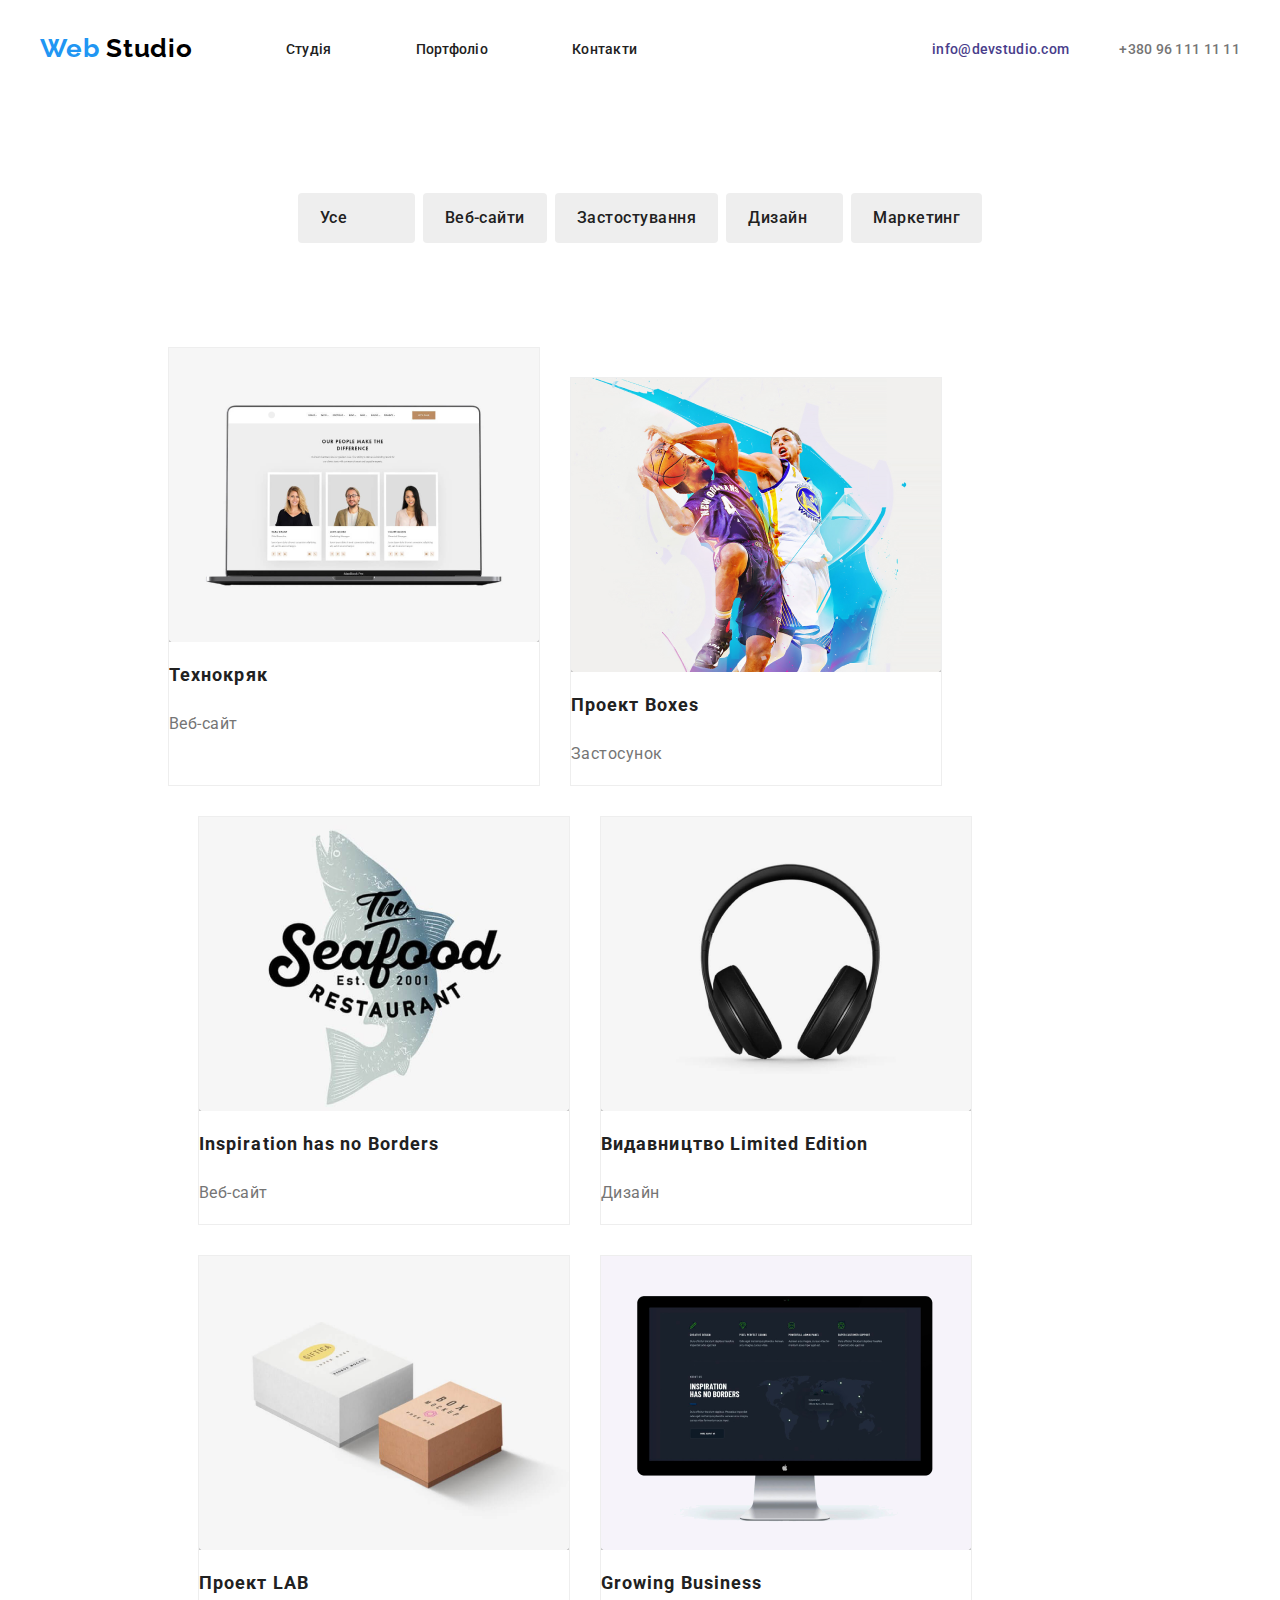
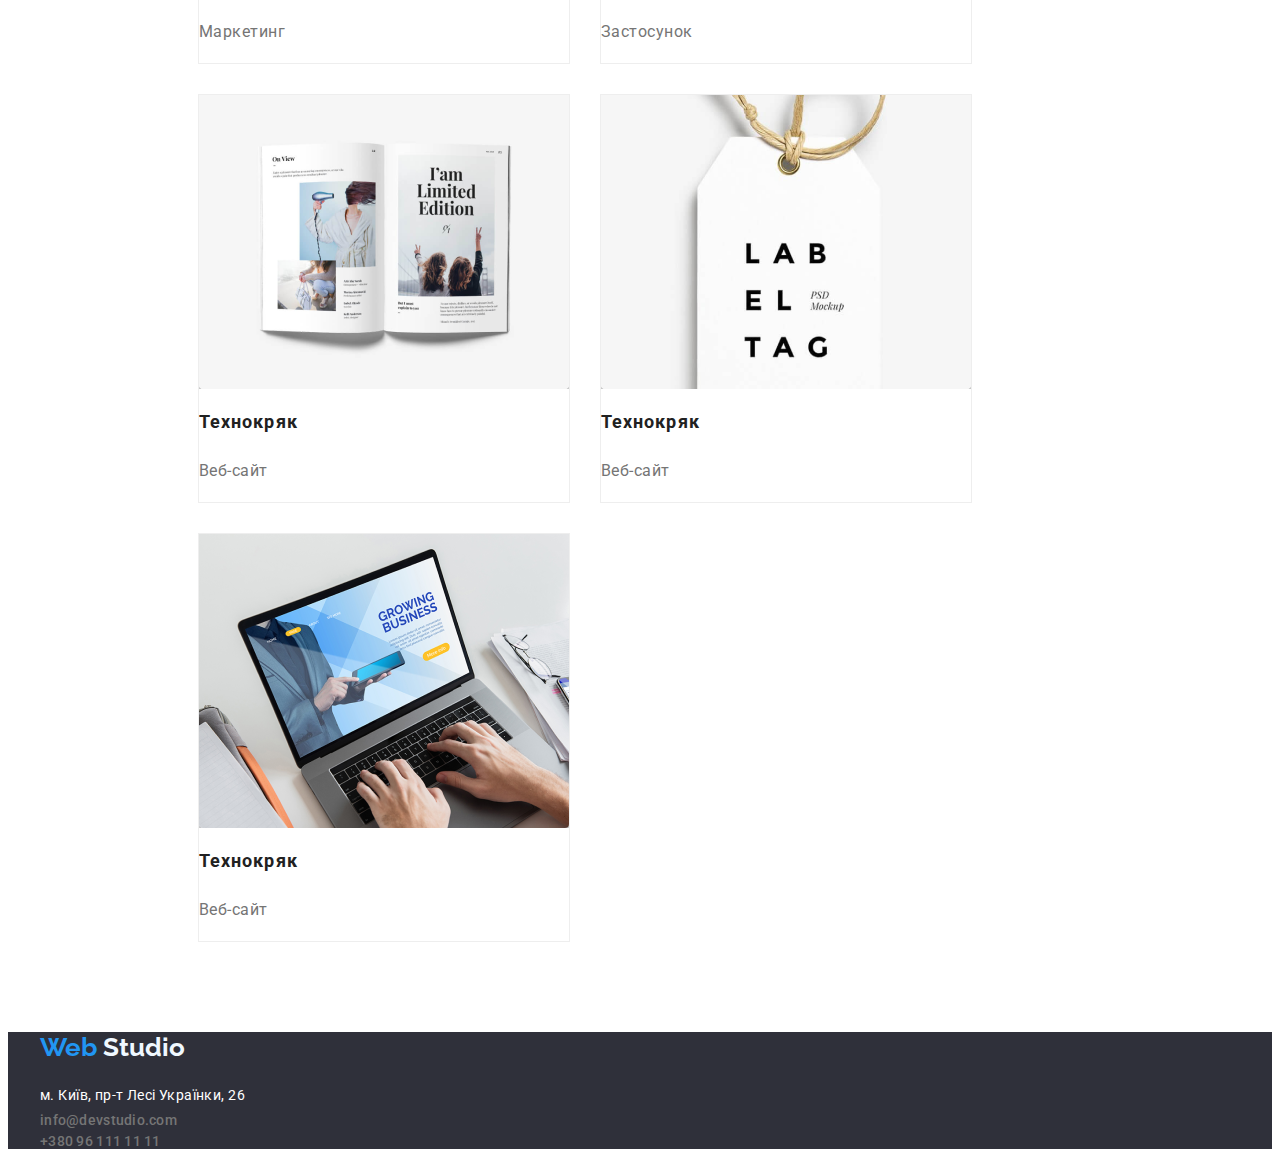
==== portfolio.html @ 67bce28f "gg" ====
<!DOCTYPE html>
<html lang="en">
<head>
    <meta charset="UTF-8">
    <meta http-equiv="X-UA-Compatible" content="IE=edge">
    <meta name="viewport" content="width=device-width, initial-scale=1.0">
    <title>Portfolio</title>
    <link href="https://fonts.googleapis.com/css2?family=Raleway:wght@700&family=Roboto:wght@400;500;700;900&display=swap" rel="stylesheet">
    <link href="https://fonts.googleapis.com/css2?family=Roboto:wght@400;500;700;900&display=swap" rel="stylesheet">
    <link href="https://fonts.googleapis.com/css2?family=Raleway:wght@700&family=Roboto:wght@400;500;700;900&display=swap" rel="stylesheet">
    
    <link rel="stylesheet" href="style.css">
</head>
<body>
    <header class="section1">
        <div class="contairn header-nav">
            <a class="logo" href=""> <span class="logo-span" > Web </span> Studio</a>
        <nav>
        
        
       <ul class="nav-list">
            <li> <a  class="link-item" href="./index.html" >Студія</a></li>
            <li> <a class="link-item curent" href="">Портфоліо</a></li>
            <li> <a class="link-item" href="">Контакти</a></li>
            
        </ul>
        
        </nav>
       
     <ul class="link-list">
         <li><a class="link-king" style=" color: darkslateblue;" href="mailto:info@devstudio.com">info@devstudio.com</a></li>
        <li><a class="link-king" href="tel:+380 96 111 11 11">+380 96 111 11 11</a></li>
    </ul>
        <section>
    
        
    <ul> 
    
    </section>
    
    
    
    
    
    
    
    
    
    
    </ul>
    </div>
    </header> 

    
<main>
    <!--Секція посилань на приклади робіт-->
    <section class="section">
        <div class="contairn">
                <ul class="qwerty">
<li><a class="liter-link" href="">Усе</a></li>
<li><a class="liter-link" href=""> Веб-сайти</a></li>
<li><a class="liter-link" href=""> Застостування</a></li>
<li><a class="liter-link" href=""> Дизайн </a></li>
<li><a class="liter-link" href=""> Маркетинг</a></li>



                </ul>                             
            </section>

        
                
               <ul class="examples">
                
               
                <li class="examples-intem"><a href=""> 
                    <a class="link-thumb" href=""> 
                        <div class="img-thumb">
                            <img class="card" src="./img/Prtfolio/Komp.png" 
                            alt="ноут" 
                            width="370" 
                            height="294">
                                <div class="overlay">
                                    <p  >Технокрик це сучасний майданчик поширення коронавірусу. 
                                    Компанії використовують цю платформу для цифрового шпигунства та атак на захищені сервери конкурентів.
                                    </p>
                                </div>
                        </div>                
                    <div class="link-text">
                        <h2  class="examples-titel">Технокряк</h2>
                            <p class="examples-type">Веб-сайт</p>
                    </div>
                    </a></li>
                
            
                
                    <li class="examples-intem"><a href=""> 
                        <a class="link-thumb" href=""> 
                            <div class="img-thumb">
                                <img class="card" src="./img/Prtfolio/reklama.png" 
                                alt="ноут" 
                                width="370" 
                                height="294">
                                    <div class="overlay">
                                        <p>Технокрик це сучасний майданчик поширення коронавірусу. 
                                        Компанії використовують цю платформу для цифрового шпигунства та атак на захищені сервери конкурентів.
                                        </p>
                                    </div>
                            </div>                
                        <div class="link-text">
                            <h2  class="examples-titel">Проект Boxes</h2>
                                <p class="examples-type">Застосунок</p>
                        </div>
                        </a></li>
            
                
                        <li class="examples-intem"><a href=""> 
                            <a class="link-thumb" href=""> 
                                <div class="img-thumb">
                                    <img class="card" src="./img/Prtfolio/Logtip.png" alt="ноуt"  width="370" 
                                    height="294">
                                        <div class="overlay">
                                            <p>Технокрик це сучасний майданчик поширення коронавірусу. 
                                            Компанії використовують цю платформу для цифрового шпигунства та атак на захищені сервери конкурентів.
                                            </p>
                                        </div>
                                </div>  
                            </div>              
                            <div class="link-text">
                                <h2  class="examples-titel">Inspiration has no Borders</h2>
                                    <p class="examples-type">Веб-сайт</p>
                            </div>
                            </a></li>
            
            
                            <li class="examples-intem"><a href=""> 
                                <a class="link-thumb" href=""> 
                                    <div class="img-thumb">
                                        <img class="card" src="./img/Prtfolio/nayhniki.png" 
                                        alt="ноут" 
                                        width="370" 
                                        height="294">
                                            <div class="overlay">
                                                <p>Технокрик це сучасний майданчик поширення коронавірусу. 
                                                Компанії використовують цю платформу для цифрового шпигунства та атак на захищені сервери конкурентів.
                                                </p>
                                            </div>
                                    </div>                
                                <div class="link-text">
                                    <h2  class="examples-titel">Видавництво Limited Edition</h2>
                                        <p class="examples-type">Дизайн</p>
                                </div>
                                </a></li>
            
                                <li class="examples-intem"><a href=""> 
                                    <a class="link-thumb" href=""> 
                                        <div class="img-thumb">
                                            <img class="card" src="./img/Prtfolio/korobka.png" 
                                            alt="ноут" 
                                            width="370" 
                                            height="294">
                                                <div class="overlay">
                                                    <p>Технокрик це сучасний майданчик поширення коронавірусу. 
                                                    Компанії використовують цю платформу для цифрового шпигунства та атак на захищені сервери конкурентів.
                                                    </p>
                                                </div>
                                        </div>                
                                    <div class="link-text">
                                        <h2  class="examples-titel">Проект LAB</h2>
                                            <p class="examples-type">Маркетинг</p>
                                    </div>
                                    </a></li>
            
            
                                    <li class="examples-intem"><a href=""> 
                                        <a class="link-thumb" href=""> 
                                            <div class="img-thumb">
                                                <img class="card" src="./img/Prtfolio/kompbaba.png" 
                                                alt="ноут" 
                                                width="370" 
                                                height="294">
                                                    <div class="overlay">
                                                        <p>Технокрик це сучасний майданчик поширення коронавірусу. 
                                                        Компанії використовують цю платформу для цифрового шпигунства та атак на захищені сервери конкурентів.
                                                        </p>
                                                    </div>
                                            </div>                
                                        <div class="link-text">
                                            <h2  class="examples-titel">Growing Business</h2>
                                                <p class="examples-type">Застосунок</p>
                                        </div>
                                        </a></li>

                                        <li class="examples-intem"><a href=""> 
                                            <a class="link-thumb" href=""> 
                                                <div class="img-thumb">
                                                    <img class="card" src="./img/Prtfolio/Book.png" 
                                                    alt="ноут" 
                                                    width="370" 
                                                    height="294">
                                                        <div class="overlay">
                                                            <p>Технокрик це сучасний майданчик поширення коронавірусу. 
                                                            Компанії використовують цю платформу для цифрового шпигунства та атак на захищені сервери конкурентів.
                                                            </p>
                                                        </div>
                                                </div>                
                                            <div class="link-text">
                                                <h2  class="examples-titel">Технокряк</h2>
                                                    <p class="examples-type">Веб-сайт</p>
                                            </div>
                                            </a></li>
            
                                            <li class="examples-intem"><a href=""> 
                                                <a class="link-thumb" href=""> 
                                                    <div class="img-thumb">
                                                        <img class="card" src="./img/Prtfolio/mirka.png" 
                                                        alt="ноут" 
                                                        width="370" 
                                                        height="294">
                                                            <div class="overlay">
                                                                <p>Технокрик це сучасний майданчик поширення коронавірусу. 
                                                                Компанії використовують цю платформу для цифрового шпигунства та атак на захищені сервери конкурентів.
                                                                </p>
                                                            </div>
                                                    </div>                
                                                <div class="link-text">
                                                    <h2  class="examples-titel">Технокряк</h2>
                                                        <p class="examples-type">Веб-сайт</p>
                                                </div>
                                                </a></li>
    
            
                                                <li class="examples-intem"><a href=""> 
                                                    <a class="link-thumb" href=""> 
                                                        <div class="img-thumb">
                                                            <img class="card" src="./img/Prtfolio/komplyly.png" 
                                                            alt="ноут" 
                                                            width="370" 
                                                            height="294">
                                                                <div class="overlay">
                                                                    <p>Технокрик це сучасний майданчик поширення коронавірусу. 
                                                                    Компанії використовують цю платформу для цифрового шпигунства та атак на захищені сервери конкурентів.
                                                                    </p>
                                                                </div>
                                                        </div>                
                                                    <div class="link-text">
                                                        <h2  class="examples-titel">Технокряк</h2>
                                                            <p class="examples-type">Веб-сайт</p>
                                                    </div>
                                                    </a></li>
    
            
            </ul>
            </div>
            </section>
           
            </main>
        
            <footer class="footer">
                <section class="hero-section1" >
                    <div class="contairn">
            <ul>
                <a class="vip" href=""><span class="vip-studio">Web </span>Studio</a>
            
            
            
            </ul>
            
            
            
            
            
            <ul class="ul">
                <li><a  class="ua" href="">м. Київ, пр-т Лесі Українки, 26</a></li>
                <li><a class="link-king" href="mailto:info@devstudio.com">info@devstudio.com</a></li>
                <li><a class="link-king" href="tel:+380 96 111 11 11">+380 96 111 11 11</a></li>
            </footer >
</body>
</html>
---- style.css ----
/* /* primary-color: color #212121;
 text-color: color: #757575
 secondary-color: color: #FFFFF */
 /* Header */



 /* Шапка */
 .header-nav{
    display: flex;
    align-items: center;
    justify-content: flex-start;
    
}
.header-nav li + li{
    margin-left: 30px;
}

.logo,.logo-span{
    color: #000000;
    
    margin-bottom: 25px;
    margin-top: 25px;
    font-family: 'Raleway';
font-weight: 700;
font-size: 26px;
line-height: 1.2;
letter-spacing: 0.03em


} 

.logo-span,
.nav-link:hover,
.link-list:hover,
.link-list:focus,
.logo-span{ 
color: #2196F3;
}  
.nav-list{
    display: flex;
    margin-left: 93px;

}

.link-item{
color: #212121;
 /* border: 1px solid red; */
 margin-right: 54px;
display: flex;
 font-family: 'Roboto';
font-style: normal;
font-weight: 500;
font-size: 14px;
line-height: 16px;
letter-spacing: 0.02em;
}
.link-item:hover{
    color: #2196F3;
}

.link-list{
    display: flex;
    align-items: center;
    justify-content: flex-start;
    margin-left: auto;
    
}
.link-list li + li{
    margin-left: 50px;
}


.link-king{ 
    color: #757575;
    display: flex;
    align-items: center;
    font-family: 'Roboto';
    font-style: normal;
    font-weight: 500;
    font-size: 14px;
    line-height: 16px;
    letter-spacing: 0.02em;

}
.link-king:hover{
    color:#2196F3 ;
}
.contact{
    margin-right: 10px;
    fill: #757575;
    margin-left: -20px;
    

}

.contact:hover{
    color: #2196F3;
}
/* геометрія всього сайту з тегами contairn and section  */
.contairn{
    width: 1200px;
    margin-right: auto;
    margin-left: auto;
    margin-top: 0px;
    padding-left: 15px;
    padding-right: 15px;
}
.section{
    padding-top: 94px;
    padding-bottom: 94px;
    margin-top: 0;
    }
/* блок герой */

.hero-section{
    background-color:#2F303A;
}
.hero-section{
    
    background-color: #2f303a;
    text-align: center;
    padding-bottom: 200px;
    padding-top: 200px;

    
    background-image: linear-gradient(
      to right,
      rgba(47, 48, 58, 0.4),
      rgba(47, 48, 58, 0.4)
    ),
     url("./img/goooo.jpg");
     background-position: center;
     background-size: cover;
     background-repeat: no-repeat;
}
.hero-section1{
    background-color: #2F303A;
}
.hero-link{
    color: aliceblue;
    font-family: 'Roboto';
    margin-bottom: 30px;
   font-style: normal;
   font-weight: 900;
   font-size: 44px;
   line-height: 1.4;
   text-align: center;
   }

   
.knopka{
    color: aliceblue;
    background: #2196F3;
    display: inline-block;
    min-width: 200px;
    padding: 10px 25px;
    border-radius: 4px;
    text-decoration: none;
    box-shadow: 0px 4px 4px rgba(0, 0, 0, 0.15);
    margin-top: 0px;
    font-weight: 700;
    font-size: 16px;
    line-height: 30px
    }

/*Мдальне вікно*/

.backdrop{
    position: fixed;
    top: 0;
    left: 0;
    width: 100%;
    height: 100%;

    background-color: rgba(0, 0, 0, 0.2);
    opacity: 1;


    transition: opacity 300ms cubic-bezier(0.4, 0, 0.2, 1);
  }
  .modal{
    position: absolute;
    top: 50%;
    left: 50%;
   

    width: 528px;
    height: 581px;

    background-color: #F5F4FA;

transform: translate(-50%, -50%); scale(1);
transition: transdorm 500ms cubic-bezier(0.4, 0, 0.2, 1);;

  }
  .backdrop.is-hidden {
    opacity: 0;
    pointer-events: none;
  }
  .modal-button{
    position: absolute;
    top: 8px;
    right: 8px;
    width: 30px;
    height: 30px;

    border: 0;
    border-radius: 50%;


    background-image: url("./img/icons/close.svg");
    background-size: contain;



  }
  .backdrop .is-hidden .modal{
    transform:  translate(-50%, -50%); scale(0.7);
  }
/* увага до деталей */

.details-link{
    display: flex;
}
.svg-detels{
    width: 270px;
height: 120px;
left: 515px;
top: 774px;

background: #F5F4FA;
border-radius: 4px;
display: flex;
justify-content: center;
align-items: center;
margin-bottom: 30px;

}
.detels-intem{ 
    color: #212121;
    font-family: 'Roboto';
    font-style: normal;
    font-weight: 700;
    font-size: 14px;
    line-height: 16px;
    letter-spacing: 0.03em;
    }
    .detels-lorem{
        font-family: 'Roboto';
    font-style: normal;
    font-weight: 400;
    font-size: 14px;
    line-height: 24px;
    color: #757575;
    font-family: 'Roboto';
    font-style: normal;
    font-weight: 400;
    font-size: 16px;
    line-height: 30px;
    /* identical to box height, or 188% */
    
    letter-spacing: 0.03em;
    
    }
/* наша команда */
.mn{
    background-color: #F5F4FA;
}
.our-team{
    
    font-family: 'Roboto';
   font-style: normal;
   font-weight: 700;
   font-size: 36px;
   line-height: 42px;
   text-align: center;
   letter-spacing: 0.03em;
   }   
   .card-link{
    display: flex;
}
 .card-link div + div{ 
 margin-left: 30px;
 }
.card{


    
    background: #FFFFFF;
    /* material shadow v1 */
    
    box-shadow: 0px 1px 3px rgba(0, 0, 0, 0.12), 0px 1px 1px rgba(0, 0, 0, 0.14), 0px 2px 1px rgba(0, 0, 0, 0.2);
    border-radius: 0px 0px 4px 4px;
}
.team {
    color: #212121;
    font-family: 'Roboto';
    font-style: normal;
    font-weight: 500;
    font-size: 16px;
    line-height: 19px;
    font-weight: 500;
    font-size: 16px;
    line-height: 1.2;
    text-align: center;
     letter-spacing: 0.03em;
      }
      .team-link{
        color: #757575;
        font-family: 'Roboto';
        font-style: normal;
        font-weight: 400;
        font-size: 16px;
        line-height: 19px;
        font-size: 16px;
        line-height: 1.2;
        text-align: center;
        letter-spacing: 0.03em;
        }

        
        

  
 
/* постійні клієнти */

.zxdw{
    display: flex;
}
.kvadrat{

    fill: currentColor;
    
    width: 170px;
    height: 90px;
    left: 215px;
    top: 2493px;
    
    border: 1px solid #AFB1B8;
    border-radius: 4px;
    margin-left: 30px;
    display: flex;
    justify-content: center;
    align-items: center;
    fill: currentColor;
    
    
}
.kvadrat:hover{
    border: 1px solid #2196F3;
    color: #2196F3;
}
.cust-icon{
    fill: #AFB1B8;
}
.cust-icon:hover{
    fill: #2196F3;
    
}
/* футер */


.footer li + li {
    margin-top: 5px;
}
.footer ul + ul {
margin-top: 20px;
    
}
.vip{
   
    color: aliceblue;
}
.vip-studio{
    color:#2196F3 ;
}
.vip,.vip-studio{
    font-family: 'Raleway';
    font-style: normal;
    font-weight: 700;
    font-size: 26px;
    line-height: 31px; 
}
.ua{
    font-family: 'Roboto';
font-style: normal;
font-weight: 400;
font-size: 14px;
line-height: 24px;
/* or 171% */

letter-spacing: 0.03em;

color: #FFFFFF;
}
.link-king1{
    font-family: 'Roboto';
    font-style: normal;
    font-weight: 500;
    font-size: 14px;
    line-height: 16px;
    letter-spacing: 0.02em;
    color: #757575;
    margin-bottom: 100px;
    margin-bottom: 60px;
}




 

.link {
    color:#212121 ;
}
.nav-link:hover {
    color:#2196F3
}

.nav-link-item:hover{
    color: #2196F3;
}

  
  
  .social-network-list{
    margin-top: 20px;
    display: flex;
    align-items: baseline;
  }
  .social-network-list li + li{
    margin-left: 10px;
  }



/* блок приєднуйтесь та соціальні мережі */

.coorent{
    fill:  #AFB1B8;;
}



.coorent:hover{
    fill: #FFFFFF;

}
.join .social-link{
    background-color: rgba(255, 255, 255, 0.1); /* #2f303a */
    color: #F5F4FA;
  }
.join .social-link:hover,
.join .social-link:focus{
background-color: #2196F3;

}
.join{
    margin-left: 250px;
    margin-top: -88px;
    padding-bottom: 100px;
    justify-content: center;
}
.join-networks{
    color: #F5F4FA;
    
    font-size: 14px;
    line-height: 1.2;
    font-weight: 700;
    text-transform: uppercase;
  }
  
  .join .social-icon{ 

    fill: currentColor;
  }
  .opq{
    display: flex;
    justify-content: center;
    align-items: center;
    margin-bottom: 30px;
    
}

.opq li + li{
    margin-left: 10px;
}
.social-link{
    display:inline-flex;
    justify-content: center;
    align-items: center;
    width: 44px;
    height: 44px;
    border-radius: 50%;
    
   
}
.social-link:hover,
.social-link:focus
{
  background-color: #2196F3;
  fill: #FFFFFF;
}
/* портфоліо */

/* кнопки */
.link-list  .header-nav {
    margin-bottom: 0px;
}
.qwerty{
    display: flex;
    justify-content: center;
    align-items: center;
    margin-bottom: 50px;

}
  .qwerty{
    margin-top: 10px;
    margin-bottom: 10px;
}
.qwerty li:not(:last-child){
    margin-right: 8px;
}

.liter-link:hover{
    background-color: #2196F3;
    color: #FFFFFF;
}

.liter-link{
    background-color:#EEEEEE;
    font-family: 'Roboto';
font-style: normal;
font-weight: 500;
font-size: 16px;
line-height: 26px;
/* identical to box height, or 162% */


letter-spacing: 0.03em;
font-family: 'Roboto';
font-style: normal;
font-weight: 500;
font-size: 16px;
line-height: 26px;
/* identical to box height, or 162% */

text-align: center;
align-items: center;
letter-spacing: 0.03em;
counter-reset: ;
color: #212121;
display: inline-block;
    
border-radius:  4px;
min-width: 73px;
height: 38px;
padding:  6px 22px;

display: flex;

}

/* приклади робіт */



.examples{
    display: flex;
        
    flex-wrap: wrap;
    margin-left: 160px;
    margin-right: 50px;
    margin-bottom: 90px;
    justify-content: baseline;
      }
      .examples li + li{
        margin-left: 30px;
        margin-top: 30px;
      }
      .examples-intem{
        border: 1px solid #EEEEEE;
      }
      .examples-titel{
        font-family: 'Roboto';
    font-style: normal;
    font-weight: 700;
    font-size: 18px;
    line-height: 36px;
    /* identical to box height, or 200% */
    
    letter-spacing: 0.06em;
    
    color: #212121;
    
        
      }
      .examples-type{
        font-family: 'Roboto';
    font-style: normal;
    font-weight: 400;
    font-size: 16px;
    line-height: 30px;
    /* identical to box height, or 188% */
    
    letter-spacing: 0.03em;
    
    color: #757575;
    
    /* анімації портфоліо */
    
      }
      .img-thumb{
        position: relative;
        /* width: 100%;
        height: 100%; */
    
        overflow: hidden;
      }

      .overlay{
        position: absolute;
        top: 0;
        left: 0;
        width: 100%;
        height: 100%;
    
        background-color: rgba(33, 150, 243, 0.9);
       color: #EEEEEE;
       font-family: 'Roboto';
    font-style: normal;
    font-weight: 400;
    font-size: 18px;
    line-height: 28px;
    /* or 156% */
    
    letter-spacing: 0.03em;
    
    color: #FFFFFF;
    
    
        padding: 63px 24px;
        margin: 0;
    
        
    
        transform: translateY(100%);
        transition: transform 250ms cubic-bezier(0.4, 0, 0.2, 1);
      }
      .link-thumb:hover .overlay{
        border: 0;
        transform: translateY(0);
      }
      .link-thumb:hover .link-text{
        box-shadow: 0px 1px 1px rgba(0, 0, 0, 0.12), 0px 4px 4px rgba(0, 0, 0, 0.06), 1px 4px 6px rgba(0, 0, 0, 0.16);
       
      }
       /* Анімації Чим ми займаємось */
      
       
       

    
/* решта коду */
img{
    width: 370px;
}
ul{
    padding: 0;
    margin: 0;

}
.contairn{

}

.img{
    width: 370px;
height: 294px;
left: 1015px;
top: 1061px;
}
img{
    display: block;
    max-width: 100%;
    height: auto;
}
 ul{ 
      list-style: none;}
    
.ul{ text-decoration: none;
}
.title a{text-decoration: none;
}
a{
    text-decoration: none;
}

 .nav-list .link-item .curent{
    color: #2196F3;
}




/* Чим мит займаємось */
.planchete{
    display: flex;
    justify-content: center;
  
}
.planchete li + li{
    margin-left: 30px;
}
.robota{
    width: 370px;
    height: 294px;
}
.robota-link{
    ont-family: 'Roboto';
font-style: normal;
font-weight: 700;
font-size: 36px;
line-height: 42px;
text-align: center;
letter-spacing: 0.03em;

color: #212121;


}
.texteria{
    resize: none;
}














  
 




























  
  
  
  /*Анімації портфоліо*/
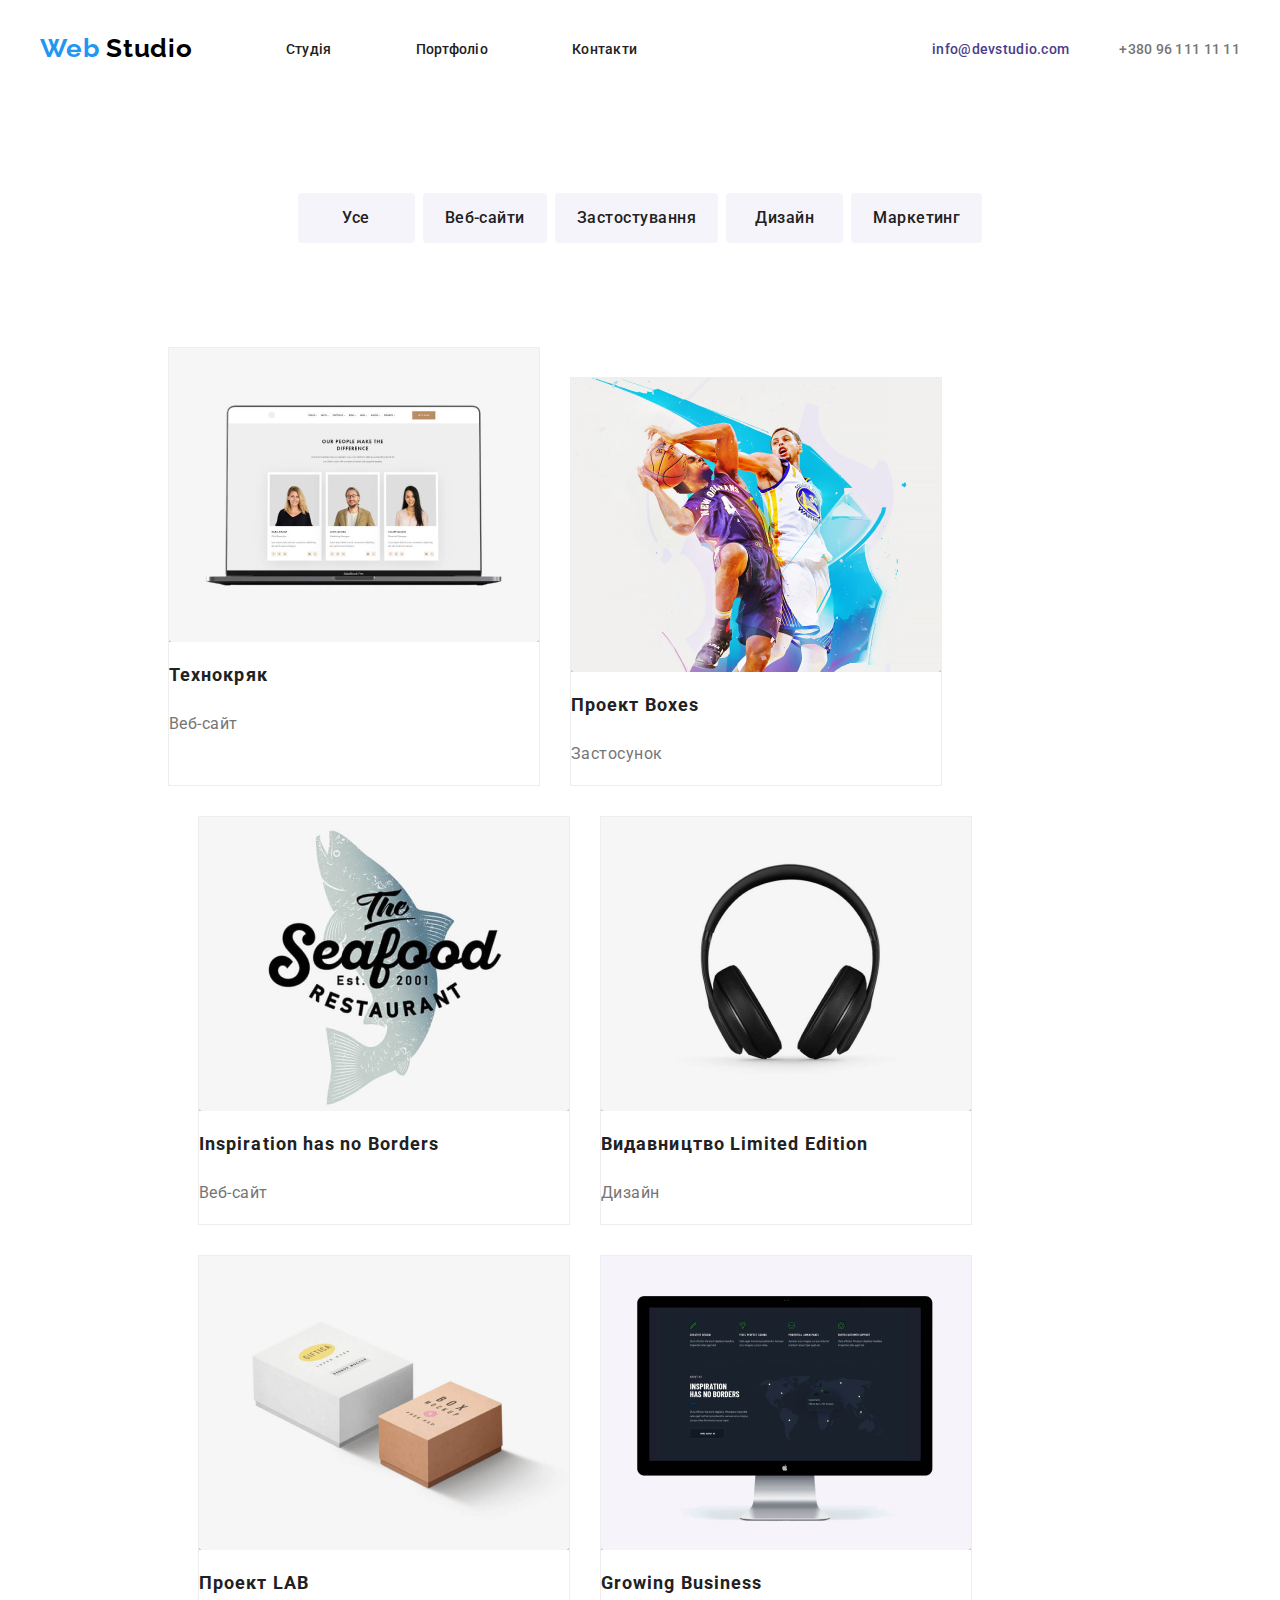
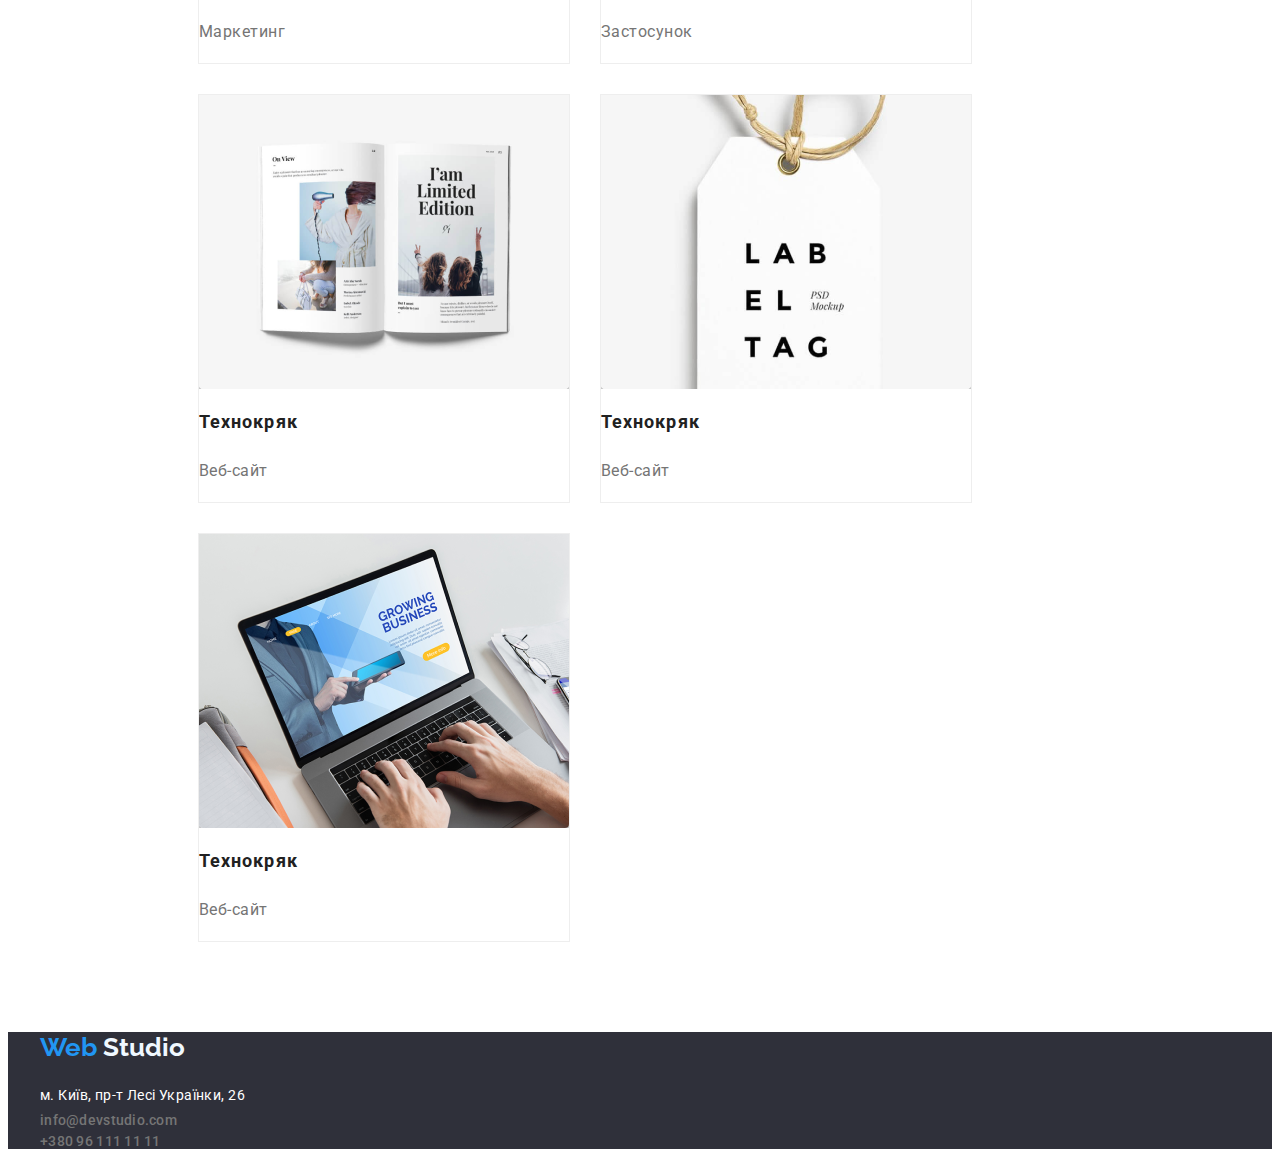
==== commit a31bbbaa: "g" ====
--- a/portfolio.html
+++ b/portfolio.html
@@ -258,7 +258,7 @@
         
             <footer class="footer">
                 <section class="hero-section1" >
-                    <div class="contairn">
+                    <div class="contairn ">
             <ul>
                 <a class="vip" href=""><span class="vip-studio">Web </span>Studio</a>
             
--- a/style.css
+++ b/style.css
@@ -69,8 +69,13 @@
 .link-list li + li{
     margin-left: 50px;
 }
-
-
+.contact:hover{
+    color: #2196F3;
+   
+}
+.contact{
+    fill: currentColor;
+}
 .link-king{ 
     color: #757575;
     display: flex;
@@ -84,11 +89,12 @@
 
 }
 .link-king:hover{
-    color:#2196F3 ;
+   color: #2196F3;
+   
 }
 .contact{
     margin-right: 10px;
-    fill: #757575;
+  
     margin-left: -20px;
     
 
@@ -96,13 +102,17 @@
 
 .contact:hover{
     color: #2196F3;
+}
+.nav-list link{
+    padding-top: 32px;
+    padding-bottom: 32px;
 }
 /* геометрія всього сайту з тегами contairn and section  */
 .contairn{
     width: 1200px;
     margin-right: auto;
     margin-left: auto;
-    margin-top: 0px;
+    margin-top: 0;
     padding-left: 15px;
     padding-right: 15px;
 }
@@ -110,6 +120,7 @@
     padding-top: 94px;
     padding-bottom: 94px;
     margin-top: 0;
+    margin-bottom: 0;
     }
 /* блок герой */
 
@@ -133,6 +144,9 @@
      background-position: center;
      background-size: cover;
      background-repeat: no-repeat;
+     width: auto;
+     height: auto;
+   
 }
 .hero-section1{
     background-color: #2F303A;
@@ -149,7 +163,8 @@
    }
 
    
-.knopka{
+     .button{
+    border: 0;
     color: aliceblue;
     background: #2196F3;
     display: inline-block;
@@ -187,7 +202,7 @@
 
     width: 528px;
     height: 581px;
-
+padding: 40px;
     background-color: #F5F4FA;
 
 transform: translate(-50%, -50%); scale(1);
@@ -224,6 +239,7 @@
     display: flex;
 }
 .svg-detels{
+    fill: #000000;
     width: 270px;
 height: 120px;
 left: 515px;
@@ -329,9 +345,10 @@
 .zxdw{
     display: flex;
 }
+
 .kvadrat{
 
-    fill: currentColor;
+  
     
     width: 170px;
     height: 90px;
@@ -344,7 +361,7 @@
     display: flex;
     justify-content: center;
     align-items: center;
-    fill: currentColor;
+  
     
     
 }
@@ -353,21 +370,35 @@
     color: #2196F3;
 }
 .cust-icon{
-    fill: #AFB1B8;
+   
+    
+  
 }
 .cust-icon:hover{
     fill: #2196F3;
-    
-}
+}
+
+
 /* футер */
 
-
+.footer{
+    
+    
+}
 .footer li + li {
     margin-top: 5px;
 }
 .footer ul + ul {
 margin-top: 20px;
     
+}
+.foter-items{
+    padding-top: 60px;
+    padding-bottom: 10px;
+  margin-top: 60px;
+  
+    display: flex;
+    align-items: baseline;
 }
 .vip{
    
@@ -439,15 +470,21 @@
 /* блок приєднуйтесь та соціальні мережі */
 
 .coorent{
-    fill:  #AFB1B8;;
-}
-
-
-
-.coorent:hover{
-    fill: #FFFFFF;
-
-}
+   fill: currentColor;
+   
+}
+.social-link{
+    color: #AFB1B8;
+}
+.social-link:hover
+{
+  color:#FFFFFF;
+  background-color:#2196F3;
+}
+
+
+
+
 .join .social-link{
     background-color: rgba(255, 255, 255, 0.1); /* #2f303a */
     color: #F5F4FA;
@@ -455,6 +492,7 @@
 .join .social-link:hover,
 .join .social-link:focus{
 background-color: #2196F3;
+
 
 }
 .join{
@@ -530,7 +568,9 @@
 }
 
 .liter-link{
-    background-color:#EEEEEE;
+    display: inline-block;
+    justify-content: center;
+    background: #F5F4FA;
     font-family: 'Roboto';
 font-style: normal;
 font-weight: 500;
@@ -550,7 +590,7 @@
 text-align: center;
 align-items: center;
 letter-spacing: 0.03em;
-counter-reset: ;
+
 color: #212121;
 display: inline-block;
     
@@ -701,7 +741,13 @@
  .nav-list .link-item .curent{
     color: #2196F3;
 }
-
+body{
+    fill:#757575;
+    background-color: #ffffff;
+}
+ul{
+    padding: 0;
+}
 
 
 
@@ -711,7 +757,7 @@
     justify-content: center;
   
 }
-.planchete li + li{
+.planchete div + div{
     margin-left: 30px;
 }
 .robota{
@@ -719,7 +765,7 @@
     height: 294px;
 }
 .robota-link{
-    ont-family: 'Roboto';
+    font-family: 'Roboto';
 font-style: normal;
 font-weight: 700;
 font-size: 36px;
@@ -735,21 +781,89 @@
     resize: none;
 }
 
-
-
-
-
-
-
-
-
-
-
-
-
-
-  
+/* форма */
+.form, .fields, .fiend{
+    display: flex;
+    flex-direction: column;
+}
+.fiend {
+    position: relative;
+    text-align: start;
+    color:  #757575;
+    
  
+}
+.field{
+margin-bottom: 20px;
+}
+.fiend-label{
+    margin-bottom: 30px;
+}
+
+.title{
+    font-family: 'Roboto';
+font-style: normal;
+font-weight: 700;
+font-size: 20px;
+line-height: 23px;
+text-align: center;
+letter-spacing: 0.03em;
+
+color: #212121;
+
+}
+.field:not(:last-child){
+    margin-bottom: 10px;
+}
+
+.form-fiend,
+.textarea{
+    padding-left: 42px;
+    height: 40px;
+    border: 1px solid rgba(33, 33, 33, 0.2);
+border-radius: 4px;
+transition: border 250ms cubic-bezier(0.4, 0, 0.2, 1);
+
+}
+
+
+.textarea{
+    resize: none;
+    height: 120px;
+    font-size: 14px;
+    padding: 12px 16px ;
+}
+.form-icon{
+    position: absolute;
+ 
+}
+
+.fiend label{
+    font-size: 12px;
+    margin-bottom: 4px
+}
+.btn{
+    width: 200px;
+ 
+ 
+}
+.fiend-link{
+    margin-top: 20px;
+}
+.contract{
+    color: #2196F3;
+    
+}
+
+
+
+
+
+
+
+
+  
+ 
 
 
 
@@ -788,6 +902,32 @@
 
   
   
-  
-
- +  .desktop{
+    position: absolute;
+width: 370px;
+height: 70px;
+    background: rgba(47, 48, 58, 0.8);
+  
+    font-family: 'Roboto';
+font-style: normal;
+font-weight: 700;
+font-size: 14px;
+line-height: 16px;
+text-align: center;
+letter-spacing: 0.03em;
+text-transform: uppercase;
+
+color: #FFFFFF;
+justify-content: center;
+margin-top: -70px;
+
+  }
+
+
+
+ .form
+ .fields
+ .fiend{
+    display: flex;
+
+ }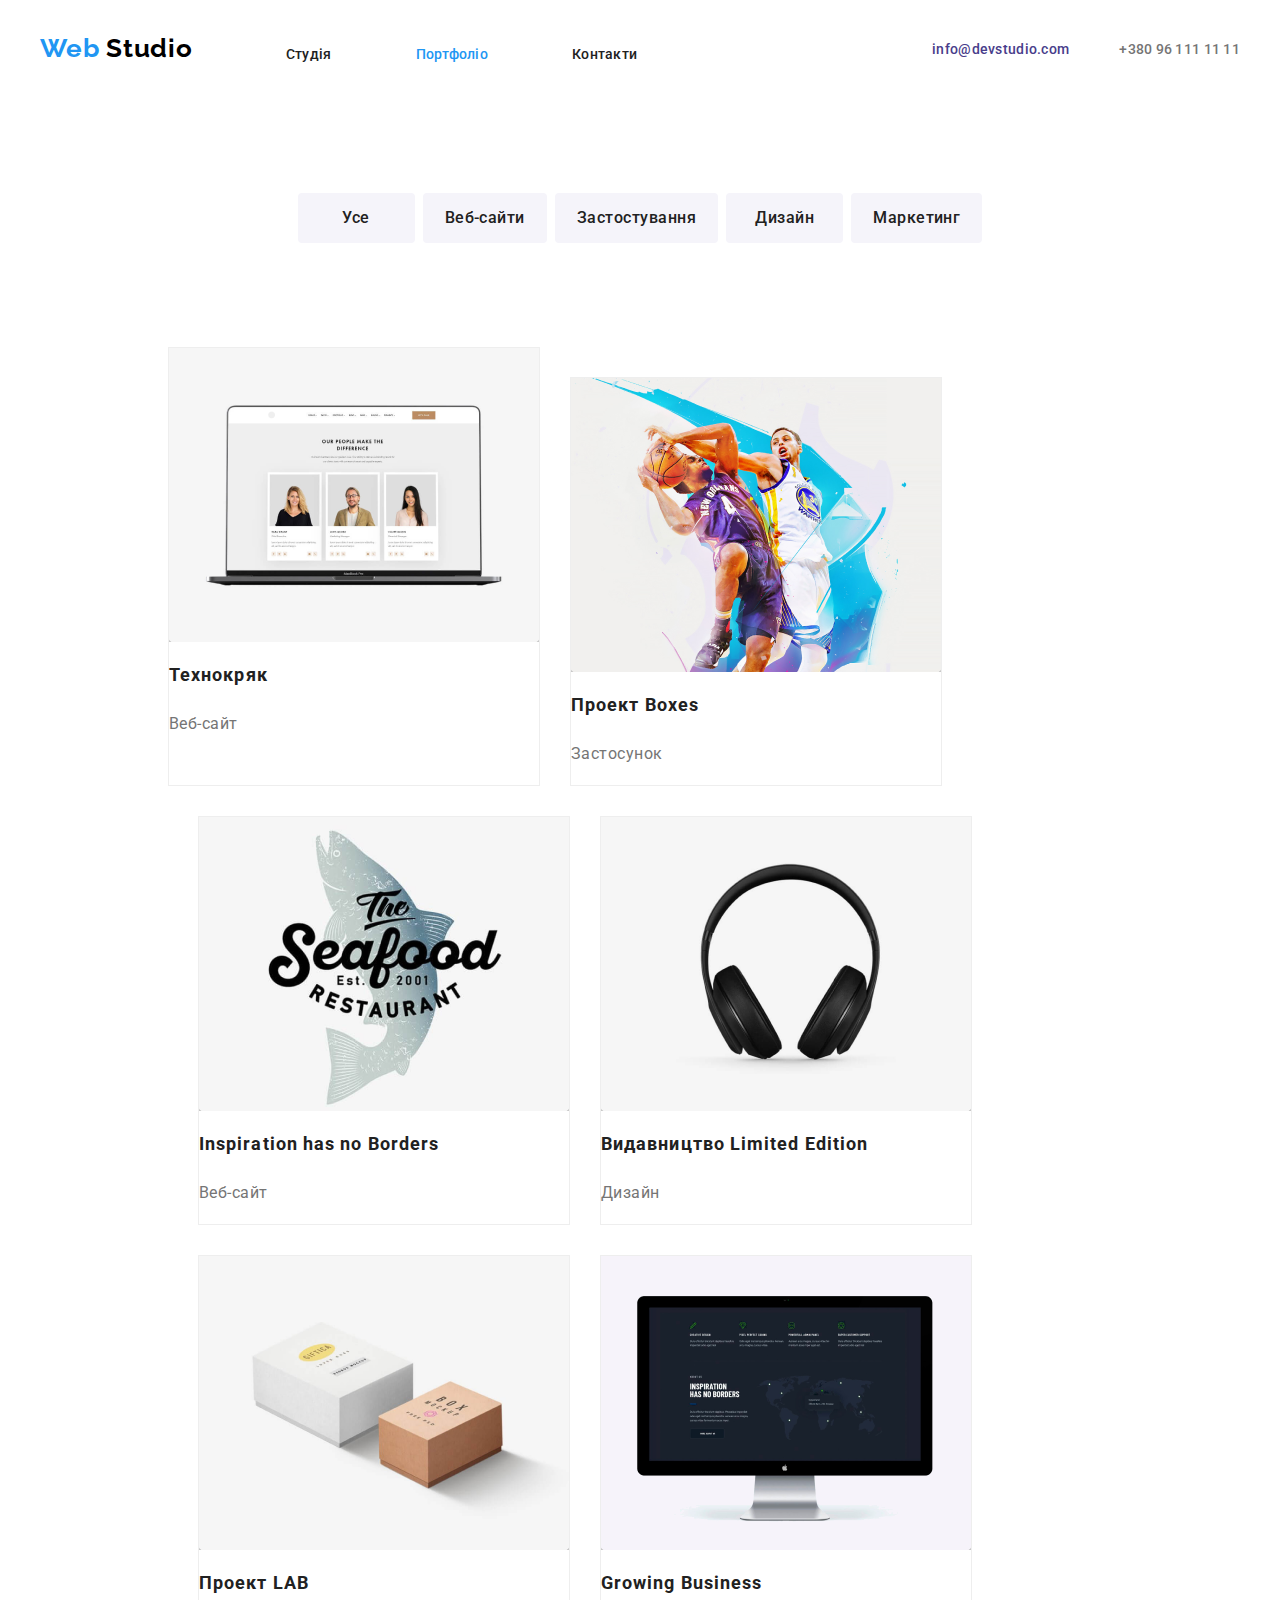
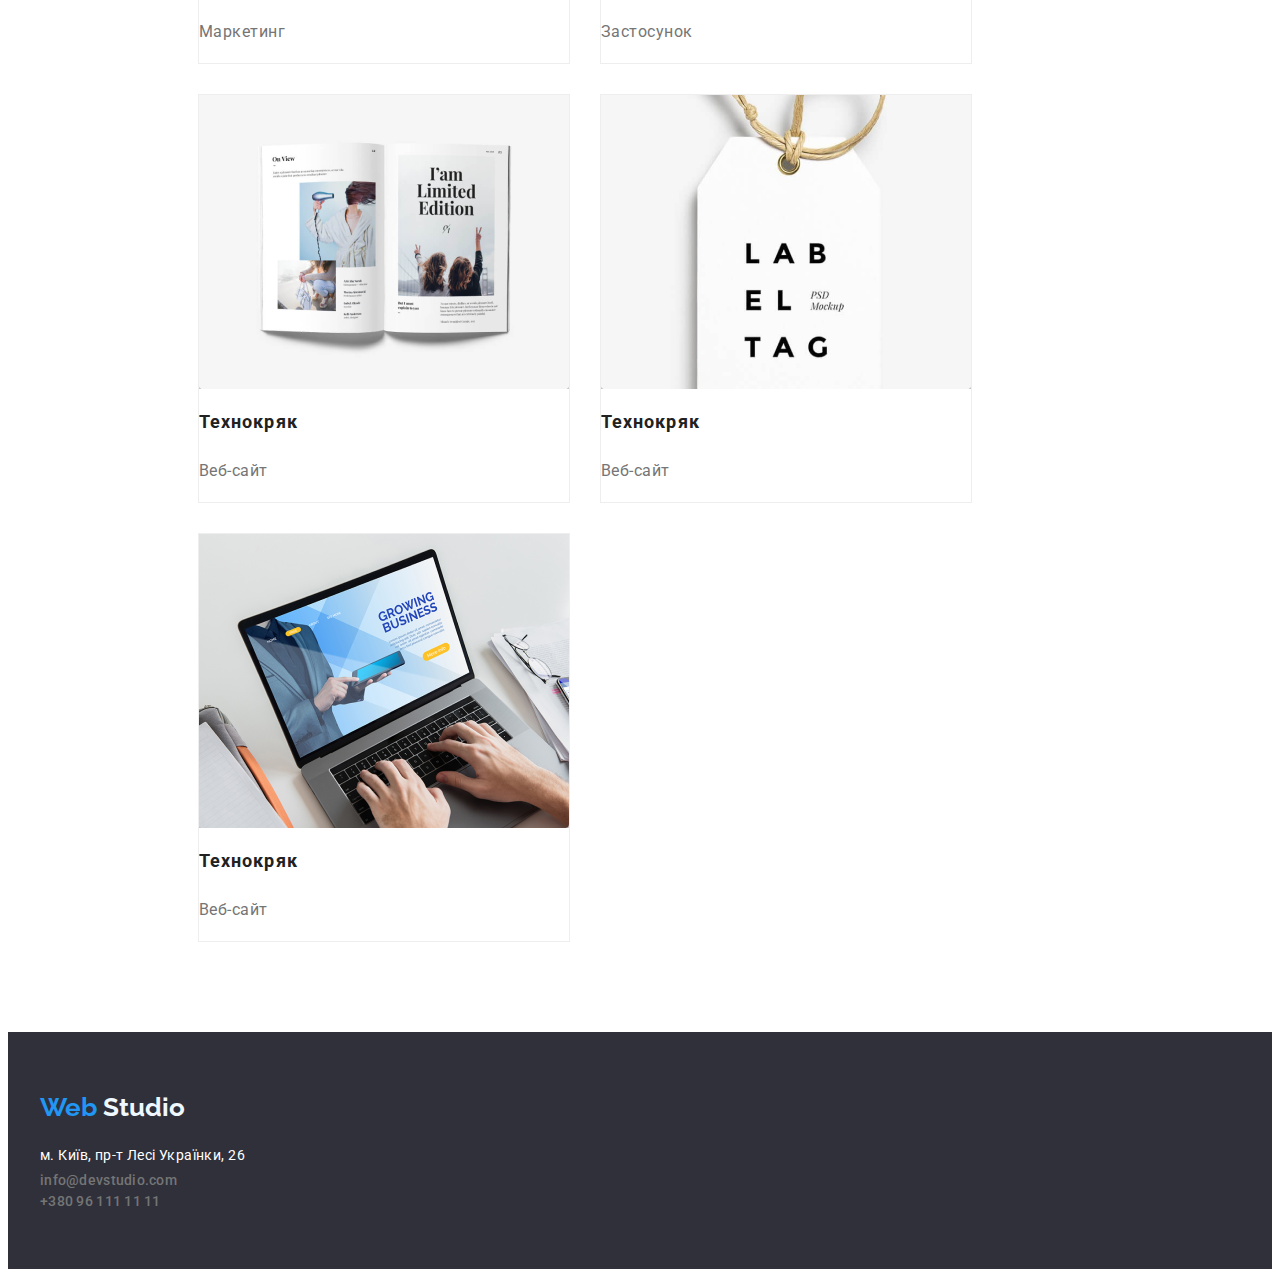
==== commit 60ba6803: "xnf" ====
--- a/portfolio.html
+++ b/portfolio.html
@@ -258,7 +258,7 @@
         
             <footer class="footer">
                 <section class="hero-section1" >
-                    <div class="contairn ">
+                    <div class="contairn footer-item ">
             <ul>
                 <a class="vip" href=""><span class="vip-studio">Web </span>Studio</a>
             
--- a/style.css
+++ b/style.css
@@ -107,6 +107,27 @@
     padding-top: 32px;
     padding-bottom: 32px;
 }
+.nav-list, .link, .curent{
+    color:#2196F3;
+  }
+  .nav-list, .link, .curent::after{
+    position: relative;
+    content: "";
+
+    bottom: 0;
+    left: 0;
+    width: 100%;
+    height: 5px;
+
+    background-color: var(--accent-color);
+
+    border-radius: 4px;
+
+  }
+    
+  
+
+ 
 /* геометрія всього сайту з тегами contairn and section  */
 .contairn{
     width: 1200px;
@@ -341,7 +362,6 @@
   
  
 /* постійні клієнти */
-
 .zxdw{
     display: flex;
 }
@@ -350,6 +370,24 @@
 
   
     
+    
+  
+    
+    
+}
+.icons-klient:hover{
+    border: 1px solid #2196F3;
+    color: #2196F3;
+}
+.cust-icon{
+   
+    fill: currentColor;
+  
+}
+.cust-icon:hover{
+    fill: #2196F3;
+}
+.icons-klient{
     width: 170px;
     height: 90px;
     left: 215px;
@@ -362,26 +400,17 @@
     justify-content: center;
     align-items: center;
   
-    
-    
-}
-.kvadrat:hover{
-    border: 1px solid #2196F3;
-    color: #2196F3;
-}
-.cust-icon{
-   
-    
-  
-}
-.cust-icon:hover{
-    fill: #2196F3;
-}
+    color: #AFB1B8;
+}
+
+
 
 
 /* футер */
 
-.footer{
+.footer-item{
+    padding-top: 60px;
+    padding-bottom: 60px;
     
     
 }
@@ -823,7 +852,7 @@
     border: 1px solid rgba(33, 33, 33, 0.2);
 border-radius: 4px;
 transition: border 250ms cubic-bezier(0.4, 0, 0.2, 1);
-
+outline: none;
 }
 
 
@@ -834,7 +863,12 @@
     padding: 12px 16px ;
 }
 .form-icon{
+    fill: #000000;
     position: absolute;
+    display: inline-block;
+    top: 50%;
+    left: 15px;
+    margin: 0;
  
 }
 
@@ -852,8 +886,59 @@
 }
 .contract{
     color: #2196F3;
-    
-}
+    text-decoration: underline;
+    
+}
+.fiend:focus-within > .form-icon,
+.field:hover{
+
+}
+
+.fiend-checkbox{
+    appearance: none;
+}
+.fiend-checkbox:focus-within + .checkbox-icon{
+    border: 2px solid #2196F3;
+}
+
+  .checkbox-input{
+    margin-top: 10px;
+  }
+.checkbox-icon{
+   
+    display: inline-block;
+    margin-right: 8px;
+    padding: 0;
+    border: 2px solid #000;
+    border-radius: 2px;
+} 
+.fiend-checkbox:checked + .checkbox-icon{
+    background-color: #2196F3;
+    border: 2px solid #2196F3;
+}
+
+/* .fiend-checkbox::after{
+    display: inline-flex;
+    content: '';
+    width: 10px;
+    height: 10px;
+    border: 1px solid red;
+
+}
+ .fiend-checkbox:focus.fiend-checkbox::after{
+    background-color: red;
+ } */
+ .fiend:focus-within .form-fiend,
+ .fiend:hover .form-fiend,
+ .fiend:focus-within textarea,
+ .fiend:hover textarea
+ {
+   border: 1px solid #2196F3
+ }
+ .fiend:focus-within > .form-icon,
+ .fiend:hover > .form-icon {
+   fill:#2196F3;
+} 
 
 
 
